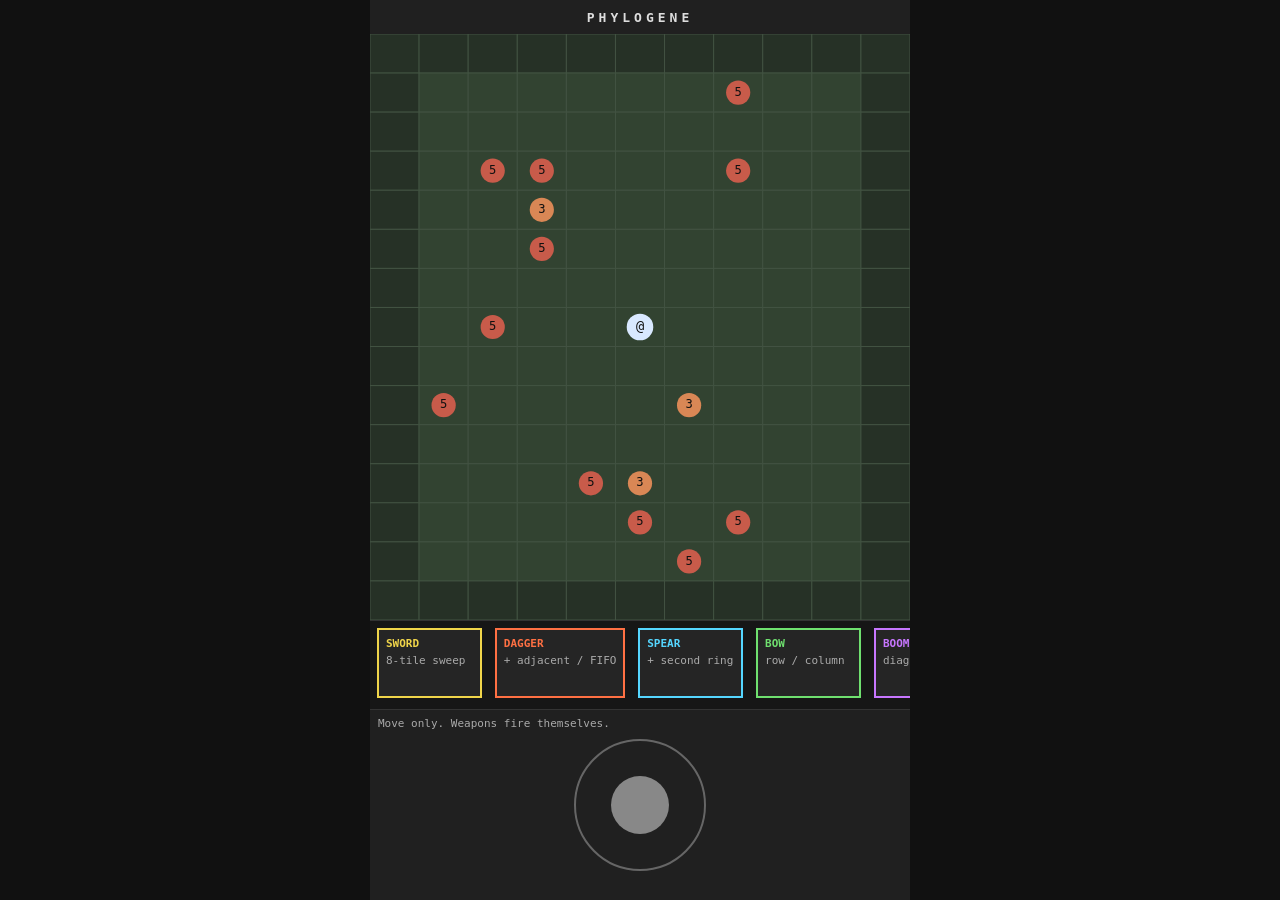
==== index.html @ 231e53d3 "Initial Phylogene one-room combat prototype" ====
<!DOCTYPE html>
<html lang="en">
<head>
<meta charset="UTF-8">
<meta name="viewport"
      content="width=device-width,initial-scale=1,maximum-scale=1,user-scalable=no,viewport-fit=cover">

<title>Phylogene Combat Test</title>

<style>
* {
    box-sizing: border-box;
    touch-action: none;
    user-select: none;
}

html, body {
    width: 100%;
    height: 100%;
    margin: 0;
    overflow: hidden;
    background: #111;
    font-family: monospace;
}

body {
    display: flex;
    justify-content: center;
}

#app {
    width: min(100vw, 540px);
    height: 100dvh;
    display: grid;
    grid-template-rows:
        calc(34px + env(safe-area-inset-top))
        1fr
        90px
        190px;
    background: #181818;
}

#titlebar {
    padding-top: env(safe-area-inset-top);
    display: flex;
    align-items: center;
    justify-content: center;
    background: #202020;
    color: #ddd;
    font-weight: bold;
    letter-spacing: 4px;
}

#gameWrap {
    position: relative;
    min-height: 0;
    background: #000;
}

canvas {
    width: 100%;
    height: 100%;
    display: block;
    image-rendering: pixelated;
}

#weapons {
    padding: 7px;
    overflow-x: auto;
    white-space: nowrap;
    background: #161616;
    border-top: 1px solid #333;
    border-bottom: 1px solid #333;
}

.weapon {
    display: inline-block;
    vertical-align: top;
    min-width: 105px;
    height: 70px;
    margin-right: 5px;
    padding: 7px;
    background: #252525;
    border: 2px solid var(--weapon-color);
    color: #aaa;
    font-size: 11px;
}

.weapon strong {
    display: block;
    color: var(--weapon-color);
    margin-bottom: 4px;
}

.weapon.fire {
    background: color-mix(
        in srgb,
        var(--weapon-color) 30%,
        #222
    );
}

#controls {
    position: relative;
    background: #202020;
}

#stickBase {
    position: absolute;
    width: 132px;
    height: 132px;
    border: 2px solid #666;
    border-radius: 50%;
    left: 50%;
    top: 50%;
    transform: translate(-50%, -50%);
}

#stick {
    position: absolute;
    width: 58px;
    height: 58px;
    border-radius: 50%;
    background: #888;
    left: 50%;
    top: 50%;
    transform: translate(-50%, -50%);
}

#status {
    position: absolute;
    left: 8px;
    top: 7px;
    color: #aaa;
    font-size: 11px;
}
</style>
</head>

<body>

<div id="app">

    <div id="titlebar">PHYLOGENE</div>

    <div id="gameWrap">
        <canvas id="game"></canvas>
    </div>

    <div id="weapons">

        <div class="weapon" id="wSword"
             style="--weapon-color:#f0d54a">
            <strong>SWORD</strong>
            8-tile sweep
        </div>

        <div class="weapon" id="wDagger"
             style="--weapon-color:#ff7043">
            <strong>DAGGER</strong>
            + adjacent / FIFO
        </div>

        <div class="weapon" id="wSpear"
             style="--weapon-color:#55d6ff">
            <strong>SPEAR</strong>
            + second ring
        </div>

        <div class="weapon" id="wBow"
             style="--weapon-color:#6fe06f">
            <strong>BOW</strong>
            row / column
        </div>

        <div class="weapon" id="wBoom"
             style="--weapon-color:#c776ff">
            <strong>BOOMERANG</strong>
            diagonal
        </div>

    </div>

    <div id="controls">
        <div id="status">
            Move only. Weapons fire themselves.
        </div>

        <div id="stickBase">
            <div id="stick"></div>
        </div>
    </div>

</div>

<script>
const canvas = document.getElementById("game");
const ctx = canvas.getContext("2d");

const COLS = 11;
const ROWS = 15;

let tileW = 0;
let tileH = 0;

const weaponColors = {
    sword: "#f0d54a",
    dagger: "#ff7043",
    spear: "#55d6ff",
    bow: "#6fe06f",
    boom: "#c776ff"
};

const weaponElements = {
    sword: document.getElementById("wSword"),
    dagger: document.getElementById("wDagger"),
    spear: document.getElementById("wSpear"),
    bow: document.getElementById("wBow"),
    boom: document.getElementById("wBoom")
};

function resize() {
    const r = canvas.getBoundingClientRect();

    canvas.width =
        Math.floor(r.width * devicePixelRatio);

    canvas.height =
        Math.floor(r.height * devicePixelRatio);

    ctx.setTransform(
        devicePixelRatio,
        0,
        0,
        devicePixelRatio,
        0,
        0
    );

    tileW = r.width / COLS;
    tileH = r.height / ROWS;
}

window.addEventListener("resize", resize);

const player = {
    x: 5,
    y: 7,
    moveCooldown: 0
};

let enemies = [];
let enemyId = 0;

function enemyAt(x, y) {
    return enemies.find(
        e => e.x === x && e.y === y
    );
}

function spawnEnemy() {
    for (let tries = 0; tries < 100; tries++) {
        const x =
            1 + Math.floor(
                Math.random() * (COLS - 2)
            );

        const y =
            1 + Math.floor(
                Math.random() * (ROWS - 2)
            );

        if (
            Math.abs(x - player.x) < 3 &&
            Math.abs(y - player.y) < 3
        ) continue;

        if (enemyAt(x, y))
            continue;

        enemies.push({
            id: enemyId++,
            x,
            y,
            hp: 5,
            enteredDaggerAt: Infinity
        });

        return;
    }
}

for (let i = 0; i < 14; i++) {
    spawnEnemy();
}

function damage(enemy, amount = 1) {
    if (!enemy) return;
    enemy.hp -= amount;
}

function removeDead() {
    enemies = enemies.filter(
        e => e.hp > 0
    );

    while (enemies.length < 14) {
        spawnEnemy();
    }
}

const cooldowns = {
    sword: 0,
    dagger: 0,
    spear: 0,
    bow: 0,
    boom: 0
};

const weaponDelay = {
    sword: 700,
    dagger: 350,
    spear: 700,
    bow: 900,
    boom: 1100
};

function flashWeapon(type) {
    const el = weaponElements[type];

    el.classList.add("fire");

    setTimeout(() => {
        el.classList.remove("fire");
    }, 120);
}

/* -----------------------------
   ATTACK ANIMATION SYSTEM
------------------------------ */

const attackAnimations = [];

function addAttackAnimation({
    type,
    tiles,
    stepMs,
    trail = 0,
    onStep = null,
    onFinish = null
}) {
    attackAnimations.push({
        type,
        tiles,
        stepMs,
        trail,
        start: performance.now(),
        lastStep: -1,
        onStep,
        onFinish,
        finished: false
    });

    flashWeapon(type);
}

function updateAttackAnimations(now) {
    for (
        let i = attackAnimations.length - 1;
        i >= 0;
        i--
    ) {
        const a = attackAnimations[i];

        const elapsed =
            now - a.start;

        const step =
            Math.floor(elapsed / a.stepMs);

        while (
            a.lastStep < step &&
            a.lastStep + 1 < a.tiles.length
        ) {
            a.lastStep++;

            const tile =
                a.tiles[a.lastStep];

            if (a.onStep) {
                a.onStep(
                    tile,
                    a.lastStep
                );
            }
        }

        if (
            step >= a.tiles.length &&
            !a.finished
        ) {
            a.finished = true;

            if (a.onFinish)
                a.onFinish();

            attackAnimations.splice(
                i,
                1
            );
        }
    }
}

function drawAttackAnimations(now) {
    for (const a of attackAnimations) {
        const elapsed =
            now - a.start;

        const position =
            elapsed / a.stepMs;

        const currentStep =
            Math.floor(position);

        for (
            let t = 0;
            t <= a.trail;
            t++
        ) {
            const index =
                currentStep - t;

            if (
                index < 0 ||
                index >= a.tiles.length
            ) continue;

            const tile =
                a.tiles[index];

            const fade =
                1 - t / (a.trail + 1);

            ctx.save();

            ctx.globalAlpha =
                0.75 * fade;

            ctx.fillStyle =
                weaponColors[a.type];

            ctx.fillRect(
                tile.x * tileW,
                tile.y * tileH,
                tileW,
                tileH
            );

            ctx.restore();
        }
    }
}

/* -----------------------------
   DAGGER QUEUE
------------------------------ */

function updateDaggerQueue(now) {
    for (const e of enemies) {
        const dx =
            Math.abs(
                e.x - player.x
            );

        const dy =
            Math.abs(
                e.y - player.y
            );

        const valid =
            (dx === 1 && dy === 0) ||
            (dx === 0 && dy === 1);

        if (valid) {
            if (
                e.enteredDaggerAt ===
                Infinity
            ) {
                e.enteredDaggerAt = now;
            }
        } else {
            e.enteredDaggerAt =
                Infinity;
        }
    }
}

/* -----------------------------
   SWORD
------------------------------ */

const swordRing = [
    { dx: 0,  dy: -1 },
    { dx: 1,  dy: -1 },
    { dx: 1,  dy: 0  },
    { dx: 1,  dy: 1  },
    { dx: 0,  dy: 1  },
    { dx: -1, dy: 1  },
    { dx: -1, dy: 0  },
    { dx: -1, dy: -1 }
];

function swordAttack(now) {
    if (now < cooldowns.sword)
        return;

    const adjacent =
        enemies.filter(e =>
            Math.abs(
                e.x - player.x
            ) <= 1 &&
            Math.abs(
                e.y - player.y
            ) <= 1 &&
            !(
                e.x === player.x &&
                e.y === player.y
            )
        );

    if (!adjacent.length)
        return;

    let strongest =
        adjacent[0];

    for (const e of adjacent) {
        if (e.hp > strongest.hp) {
            strongest = e;
        }
    }

    const startIndex =
        swordRing.findIndex(p =>
            player.x + p.dx ===
                strongest.x &&
            player.y + p.dy ===
                strongest.y
        );

    const path = [];

    for (let i = 0; i < 8; i++) {
        const p =
            swordRing[
                (startIndex + i) % 8
            ];

        path.push({
            x: player.x + p.dx,
            y: player.y + p.dy
        });
    }

    addAttackAnimation({
        type: "sword",
        tiles: path,
        stepMs: 55,
        trail: 2,

        onStep(tile) {
            const target =
                enemyAt(
                    tile.x,
                    tile.y
                );

            if (target) {
                damage(target, 1);
            }
        }
    });

    cooldowns.sword =
        now + weaponDelay.sword;
}

/* -----------------------------
   DAGGER
------------------------------ */

function daggerAttack(now) {
    if (now < cooldowns.dagger)
        return;

    const targets =
        enemies
            .filter(e => {
                const dx =
                    Math.abs(
                        e.x - player.x
                    );

                const dy =
                    Math.abs(
                        e.y - player.y
                    );

                return (
                    (dx === 1 &&
                     dy === 0) ||
                    (dx === 0 &&
                     dy === 1)
                );
            })
            .sort(
                (a, b) =>
                    a.enteredDaggerAt -
                    b.enteredDaggerAt
            );

    if (!targets.length)
        return;

    const target =
        targets[0];

    addAttackAnimation({
        type: "dagger",

        tiles: [
            {
                x: target.x,
                y: target.y
            }
        ],

        stepMs: 90,

        onStep() {
            damage(target, 1);
        }
    });

    cooldowns.dagger =
        now + weaponDelay.dagger;
}

/* -----------------------------
   SPEAR
------------------------------ */

function spearAttack(now) {
    if (now < cooldowns.spear)
        return;

    const dirs = [
        [1, 0],
        [-1, 0],
        [0, 1],
        [0, -1]
    ];

    for (const [dx, dy] of dirs) {
        const middleX =
            player.x + dx;

        const middleY =
            player.y + dy;

        const targetX =
            player.x + dx * 2;

        const targetY =
            player.y + dy * 2;

        if (
            enemyAt(
                middleX,
                middleY
            )
        ) {
            continue;
        }

        const target =
            enemyAt(
                targetX,
                targetY
            );

        if (!target)
            continue;

        addAttackAnimation({
            type: "spear",

            tiles: [
                {
                    x: middleX,
                    y: middleY
                },
                {
                    x: targetX,
                    y: targetY
                }
            ],

            stepMs: 70,
            trail: 1,

            onStep(tile, index) {
                if (index === 1) {
                    damage(target, 2);
                }
            }
        });

        cooldowns.spear =
            now + weaponDelay.spear;

        return;
    }
}

/* -----------------------------
   BOW
------------------------------ */

function bowAttack(now) {
    if (now < cooldowns.bow)
        return;

    const dirs = [
        [1, 0],
        [-1, 0],
        [0, 1],
        [0, -1]
    ];

    for (const [dx, dy] of dirs) {
        let x =
            player.x + dx;

        let y =
            player.y + dy;

        const path = [];

        while (
            x > 0 &&
            y > 0 &&
            x < COLS - 1 &&
            y < ROWS - 1
        ) {
            path.push({ x, y });

            const target =
                enemyAt(x, y);

            if (target) {
                addAttackAnimation({
                    type: "bow",
                    tiles: path,
                    stepMs: 55,

                    onStep(
                        tile,
                        index
                    ) {
                        if (
                            index ===
                            path.length - 1
                        ) {
                            damage(
                                target,
                                1
                            );
                        }
                    }
                });

                cooldowns.bow =
                    now +
                    weaponDelay.bow;

                return;
            }

            x += dx;
            y += dy;
        }
    }
}

/* -----------------------------
   BOOMERANG
------------------------------ */

function boomerangAttack(now) {
    if (now < cooldowns.boom)
        return;

    const dirs = [
        [1, 1],
        [1, -1],
        [-1, 1],
        [-1, -1]
    ];

    for (const [dx, dy] of dirs) {
        let x =
            player.x + dx;

        let y =
            player.y + dy;

        const outward = [];

        while (
            x > 0 &&
            y > 0 &&
            x < COLS - 1 &&
            y < ROWS - 1
        ) {
            outward.push({ x, y });

            const target =
                enemyAt(x, y);

            if (target) {
                const returnPath =
                    outward
                        .slice(0, -1)
                        .reverse();

                const fullPath = [
                    ...outward,
                    ...returnPath
                ];

                addAttackAnimation({
                    type: "boom",
                    tiles: fullPath,
                    stepMs: 70,
                    trail: 1,

                    onStep(
                        tile,
                        index
                    ) {
                        if (
                            index ===
                            outward.length - 1
                        ) {
                            damage(
                                target,
                                2
                            );
                        }
                    }
                });

                cooldowns.boom =
                    now +
                    weaponDelay.boom;

                return;
            }

            x += dx;
            y += dy;
        }
    }
}

/* -----------------------------
   COMBAT
------------------------------ */

function combat(now) {
    updateDaggerQueue(now);

    swordAttack(now);
    daggerAttack(now);
    spearAttack(now);
    bowAttack(now);
    boomerangAttack(now);

    removeDead();
}

/* -----------------------------
   PLAYER MOVEMENT
------------------------------ */

function movePlayer(dx, dy) {
    const nx =
        player.x + dx;

    const ny =
        player.y + dy;

    if (
        nx < 0 ||
        ny < 0 ||
        nx >= COLS ||
        ny >= ROWS
    ) return;

    if (enemyAt(nx, ny))
        return;

    player.x = nx;
    player.y = ny;
}

/* -----------------------------
   KEYBOARD
------------------------------ */

const keys = {};

window.addEventListener(
    "keydown",
    e => {
        keys[
            e.key.toLowerCase()
        ] = true;
    }
);

window.addEventListener(
    "keyup",
    e => {
        keys[
            e.key.toLowerCase()
        ] = false;
    }
);

function keyboardMovement(now) {
    if (
        now <
        player.moveCooldown
    ) return;

    let dx = 0;
    let dy = 0;

    if (
        keys["arrowleft"] ||
        keys["a"]
    ) dx = -1;

    if (
        keys["arrowright"] ||
        keys["d"]
    ) dx = 1;

    if (
        keys["arrowup"] ||
        keys["w"]
    ) dy = -1;

    if (
        keys["arrowdown"] ||
        keys["s"]
    ) dy = 1;

    if (dx || dy) {
        movePlayer(dx, dy);

        player.moveCooldown =
            now + 110;
    }
}

/* -----------------------------
   TOUCH STICK
------------------------------ */

const stickBase =
    document.getElementById(
        "stickBase"
    );

const stick =
    document.getElementById(
        "stick"
    );

let stickPointer = null;
let stickDX = 0;
let stickDY = 0;

stickBase.addEventListener(
    "pointerdown",
    e => {
        stickPointer =
            e.pointerId;

        stickBase
            .setPointerCapture(
                e.pointerId
            );

        updateStick(e);
    }
);

stickBase.addEventListener(
    "pointermove",
    e => {
        if (
            e.pointerId !==
            stickPointer
        ) return;

        updateStick(e);
    }
);

stickBase.addEventListener(
    "pointerup",
    e => {
        if (
            e.pointerId !==
            stickPointer
        ) return;

        stickPointer = null;

        stickDX = 0;
        stickDY = 0;

        stick.style.transform =
            "translate(-50%, -50%)";
    }
);

function updateStick(e) {
    const r =
        stickBase
            .getBoundingClientRect();

    let dx =
        e.clientX -
        (
            r.left +
            r.width / 2
        );

    let dy =
        e.clientY -
        (
            r.top +
            r.height / 2
        );

    const max = 42;

    const len =
        Math.hypot(dx, dy);

    if (len > max) {
        dx =
            dx / len * max;

        dy =
            dy / len * max;
    }

    stickDX =
        dx / max;

    stickDY =
        dy / max;

    stick.style.transform =
        `translate(
            calc(-50% + ${dx}px),
            calc(-50% + ${dy}px)
        )`;
}

function touchMovement(now) {
    if (
        now <
        player.moveCooldown
    ) return;

    if (
        Math.abs(stickDX) < .3 &&
        Math.abs(stickDY) < .3
    ) return;

    let dx = 0;
    let dy = 0;

    if (
        Math.abs(stickDX) >
        Math.abs(stickDY)
    ) {
        dx =
            Math.sign(stickDX);
    } else {
        dy =
            Math.sign(stickDY);
    }

    movePlayer(dx, dy);

    player.moveCooldown =
        now + 110;
}

/* -----------------------------
   ENEMIES
------------------------------ */

function updateEnemies(now) {
    if (!updateEnemies.last) {
        updateEnemies.last = now;
    }

    if (
        now -
        updateEnemies.last <
        700
    ) {
        return;
    }

    updateEnemies.last = now;

    for (const e of enemies) {
        if (
            Math.random() > .55
        ) continue;

        let dx =
            Math.sign(
                player.x - e.x
            );

        let dy =
            Math.sign(
                player.y - e.y
            );

        if (
            Math.random() < .5
        ) {
            dy = 0;
        } else {
            dx = 0;
        }

        const nx =
            e.x + dx;

        const ny =
            e.y + dy;

        if (
            nx <= 0 ||
            ny <= 0 ||
            nx >= COLS - 1 ||
            ny >= ROWS - 1
        ) continue;

        if (
            nx === player.x &&
            ny === player.y
        ) continue;

        if (!enemyAt(nx, ny)) {
            e.x = nx;
            e.y = ny;
        }
    }
}

/* -----------------------------
   DRAW
------------------------------ */

function draw(now) {
    const w =
        canvas.clientWidth;

    const h =
        canvas.clientHeight;

    ctx.clearRect(
        0,
        0,
        w,
        h
    );

    for (
        let y = 0;
        y < ROWS;
        y++
    ) {
        for (
            let x = 0;
            x < COLS;
            x++
        ) {
            const safe =
                x === 0 ||
                y === 0 ||
                x === COLS - 1 ||
                y === ROWS - 1;

            ctx.fillStyle =
                safe
                ? "#263126"
                : "#324331";

            ctx.fillRect(
                x * tileW,
                y * tileH,
                tileW,
                tileH
            );

            ctx.strokeStyle =
                "#425342";

            ctx.strokeRect(
                x * tileW,
                y * tileH,
                tileW,
                tileH
            );
        }
    }

    drawAttackAnimations(now);

    for (const e of enemies) {
        const cx =
            e.x * tileW +
            tileW / 2;

        const cy =
            e.y * tileH +
            tileH / 2;

        const r =
            Math.min(
                tileW,
                tileH
            ) * .31;

        ctx.fillStyle =
            e.hp >= 4
                ? "#c85b4a"
                : e.hp >= 2
                ? "#d98755"
                : "#e1b56d";

        ctx.beginPath();

        ctx.arc(
            cx,
            cy,
            r,
            0,
            Math.PI * 2
        );

        ctx.fill();

        ctx.fillStyle =
            "#111";

        ctx.font =
            `${r}px monospace`;

        ctx.textAlign =
            "center";

        ctx.textBaseline =
            "middle";

        ctx.fillText(
            e.hp,
            cx,
            cy
        );
    }

    const px =
        player.x * tileW +
        tileW / 2;

    const py =
        player.y * tileH +
        tileH / 2;

    ctx.fillStyle =
        "#d8e8ff";

    ctx.beginPath();

    ctx.arc(
        px,
        py,
        Math.min(
            tileW,
            tileH
        ) * .34,
        0,
        Math.PI * 2
    );

    ctx.fill();

    ctx.fillStyle =
        "#111";

    ctx.font =
        `${
            Math.min(
                tileW,
                tileH
            ) * .35
        }px monospace`;

    ctx.textAlign =
        "center";

    ctx.textBaseline =
        "middle";

    ctx.fillText(
        "@",
        px,
        py
    );
}

/* -----------------------------
   LOOP
------------------------------ */

function frame(now) {
    keyboardMovement(now);
    touchMovement(now);

    updateEnemies(now);

    combat(now);

    updateAttackAnimations(now);

    draw(now);

    requestAnimationFrame(frame);
}

resize();
requestAnimationFrame(frame);
</script>

</body>
</html>
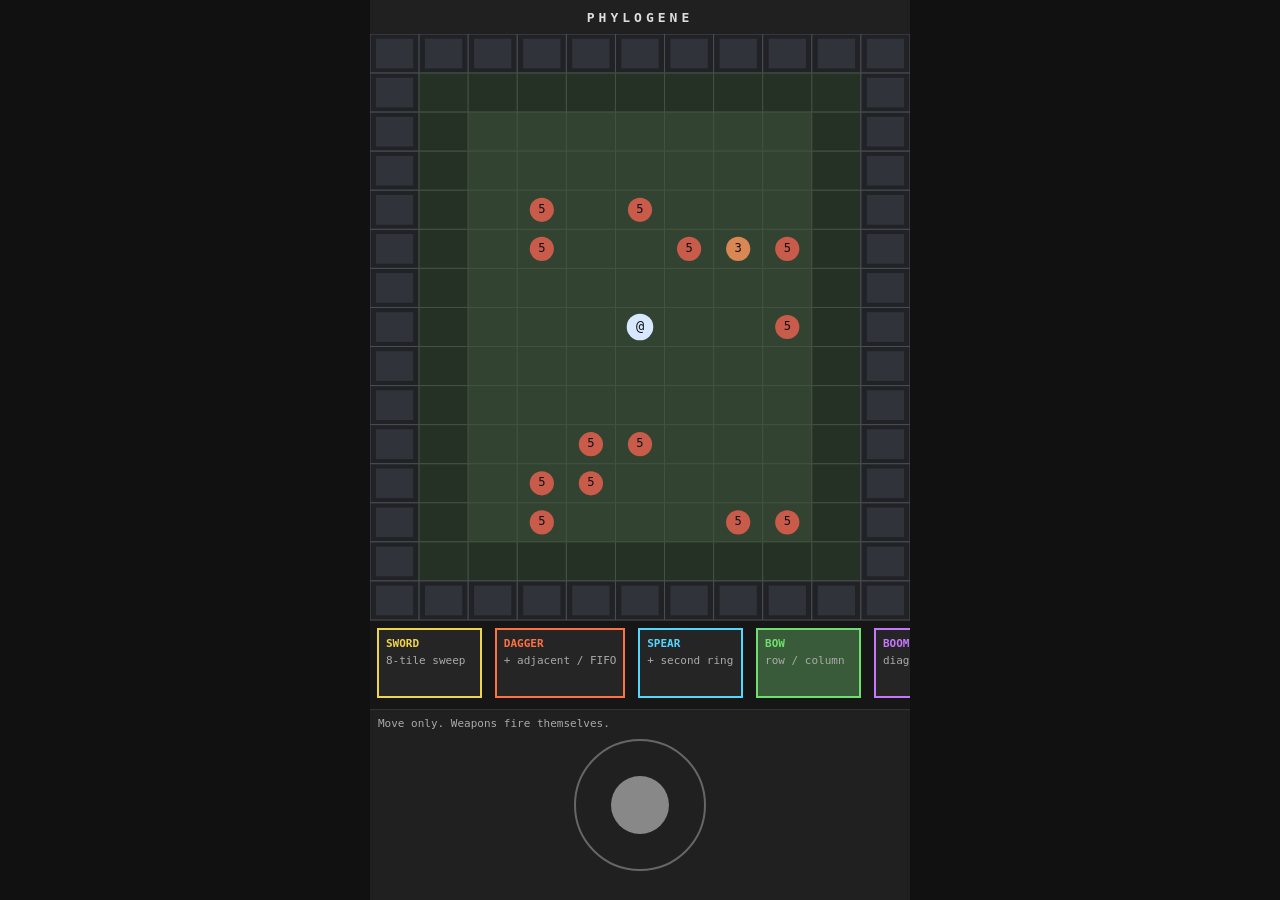
==== commit 4c4effd0: "Add blocking room walls and inner safe ring" ====
--- a/index.html
+++ b/index.html
@@ -243,6 +243,27 @@
 
 window.addEventListener("resize", resize);
 
+function isWall(x, y) {
+    return (
+        x === 0 ||
+        y === 0 ||
+        x === COLS - 1 ||
+        y === ROWS - 1
+    );
+}
+
+function isSafeTile(x, y) {
+    return (
+        !isWall(x, y) &&
+        (
+            x === 1 ||
+            y === 1 ||
+            x === COLS - 2 ||
+            y === ROWS - 2
+        )
+    );
+}
+
 const player = {
     x: 5,
     y: 7,
@@ -261,13 +282,13 @@
 function spawnEnemy() {
     for (let tries = 0; tries < 100; tries++) {
         const x =
-            1 + Math.floor(
-                Math.random() * (COLS - 2)
+            2 + Math.floor(
+                Math.random() * (COLS - 4)
             );
 
         const y =
-            1 + Math.floor(
-                Math.random() * (ROWS - 2)
+            2 + Math.floor(
+                Math.random() * (ROWS - 4)
             );
 
         if (
@@ -334,10 +355,6 @@
         el.classList.remove("fire");
     }, 120);
 }
-
-/* -----------------------------
-   ATTACK ANIMATION SYSTEM
------------------------------- */
 
 const attackAnimations = [];
 
@@ -439,6 +456,9 @@
             const tile =
                 a.tiles[index];
 
+            if (isWall(tile.x, tile.y))
+                continue;
+
             const fade =
                 1 - t / (a.trail + 1);
 
@@ -461,10 +481,6 @@
         }
     }
 }
-
-/* -----------------------------
-   DAGGER QUEUE
------------------------------- */
 
 function updateDaggerQueue(now) {
     for (const e of enemies) {
@@ -495,10 +511,6 @@
         }
     }
 }
-
-/* -----------------------------
-   SWORD
------------------------------- */
 
 const swordRing = [
     { dx: 0,  dy: -1 },
@@ -557,10 +569,12 @@
                 (startIndex + i) % 8
             ];
 
-        path.push({
-            x: player.x + p.dx,
-            y: player.y + p.dy
-        });
+        const x = player.x + p.dx;
+        const y = player.y + p.dy;
+
+        if (!isWall(x, y)) {
+            path.push({ x, y });
+        }
     }
 
     addAttackAnimation({
@@ -585,10 +599,6 @@
     cooldowns.sword =
         now + weaponDelay.sword;
 }
-
-/* -----------------------------
-   DAGGER
------------------------------- */
 
 function daggerAttack(now) {
     if (now < cooldowns.dagger)
@@ -647,10 +657,6 @@
         now + weaponDelay.dagger;
 }
 
-/* -----------------------------
-   SPEAR
------------------------------- */
-
 function spearAttack(now) {
     if (now < cooldowns.spear)
         return;
@@ -674,6 +680,13 @@
 
         const targetY =
             player.y + dy * 2;
+
+        if (
+            isWall(middleX, middleY) ||
+            isWall(targetX, targetY)
+        ) {
+            continue;
+        }
 
         if (
             enemyAt(
@@ -724,10 +737,6 @@
     }
 }
 
-/* -----------------------------
-   BOW
------------------------------- */
-
 function bowAttack(now) {
     if (now < cooldowns.bow)
         return;
@@ -749,11 +758,14 @@
         const path = [];
 
         while (
-            x > 0 &&
-            y > 0 &&
-            x < COLS - 1 &&
-            y < ROWS - 1
+            x >= 0 &&
+            y >= 0 &&
+            x < COLS &&
+            y < ROWS
         ) {
+            if (isWall(x, y))
+                break;
+
             path.push({ x, y });
 
             const target =
@@ -794,10 +806,6 @@
     }
 }
 
-/* -----------------------------
-   BOOMERANG
------------------------------- */
-
 function boomerangAttack(now) {
     if (now < cooldowns.boom)
         return;
@@ -819,11 +827,14 @@
         const outward = [];
 
         while (
-            x > 0 &&
-            y > 0 &&
-            x < COLS - 1 &&
-            y < ROWS - 1
+            x >= 0 &&
+            y >= 0 &&
+            x < COLS &&
+            y < ROWS
         ) {
+            if (isWall(x, y))
+                break;
+
             outward.push({ x, y });
 
             const target =
@@ -875,10 +886,6 @@
     }
 }
 
-/* -----------------------------
-   COMBAT
------------------------------- */
-
 function combat(now) {
     updateDaggerQueue(now);
 
@@ -890,10 +897,6 @@
 
     removeDead();
 }
-
-/* -----------------------------
-   PLAYER MOVEMENT
------------------------------- */
 
 function movePlayer(dx, dy) {
     const nx =
@@ -909,16 +912,15 @@
         ny >= ROWS
     ) return;
 
+    if (isWall(nx, ny))
+        return;
+
     if (enemyAt(nx, ny))
         return;
 
     player.x = nx;
     player.y = ny;
 }
-
-/* -----------------------------
-   KEYBOARD
------------------------------- */
 
 const keys = {};
 
@@ -976,10 +978,6 @@
             now + 110;
     }
 }
-
-/* -----------------------------
-   TOUCH STICK
------------------------------- */
 
 const stickBase =
     document.getElementById(
@@ -1116,10 +1114,6 @@
         now + 110;
 }
 
-/* -----------------------------
-   ENEMIES
------------------------------- */
-
 function updateEnemies(now) {
     if (!updateEnemies.last) {
         updateEnemies.last = now;
@@ -1165,10 +1159,10 @@
             e.y + dy;
 
         if (
-            nx <= 0 ||
-            ny <= 0 ||
-            nx >= COLS - 1 ||
-            ny >= ROWS - 1
+            nx <= 1 ||
+            ny <= 1 ||
+            nx >= COLS - 2 ||
+            ny >= ROWS - 2
         ) continue;
 
         if (
@@ -1182,10 +1176,6 @@
         }
     }
 }
-
-/* -----------------------------
-   DRAW
------------------------------- */
 
 function draw(now) {
     const w =
@@ -1211,14 +1201,16 @@
             x < COLS;
             x++
         ) {
+            const wall =
+                isWall(x, y);
+
             const safe =
-                x === 0 ||
-                y === 0 ||
-                x === COLS - 1 ||
-                y === ROWS - 1;
+                isSafeTile(x, y);
 
             ctx.fillStyle =
-                safe
+                wall
+                ? "#202226"
+                : safe
                 ? "#263126"
                 : "#324331";
 
@@ -1230,7 +1222,9 @@
             );
 
             ctx.strokeStyle =
-                "#425342";
+                wall
+                ? "#4a4d54"
+                : "#425342";
 
             ctx.strokeRect(
                 x * tileW,
@@ -1238,6 +1232,16 @@
                 tileW,
                 tileH
             );
+
+            if (wall) {
+                ctx.fillStyle = "#30333a";
+                ctx.fillRect(
+                    x * tileW + tileW * 0.12,
+                    y * tileH + tileH * 0.12,
+                    tileW * 0.76,
+                    tileH * 0.76
+                );
+            }
         }
     }
 
@@ -1346,10 +1350,6 @@
     );
 }
 
-/* -----------------------------
-   LOOP
------------------------------- */
-
 function frame(now) {
     keyboardMovement(now);
     touchMovement(now);
@@ -1370,4 +1370,4 @@
 </script>
 
 </body>
-</html>
+</html>
